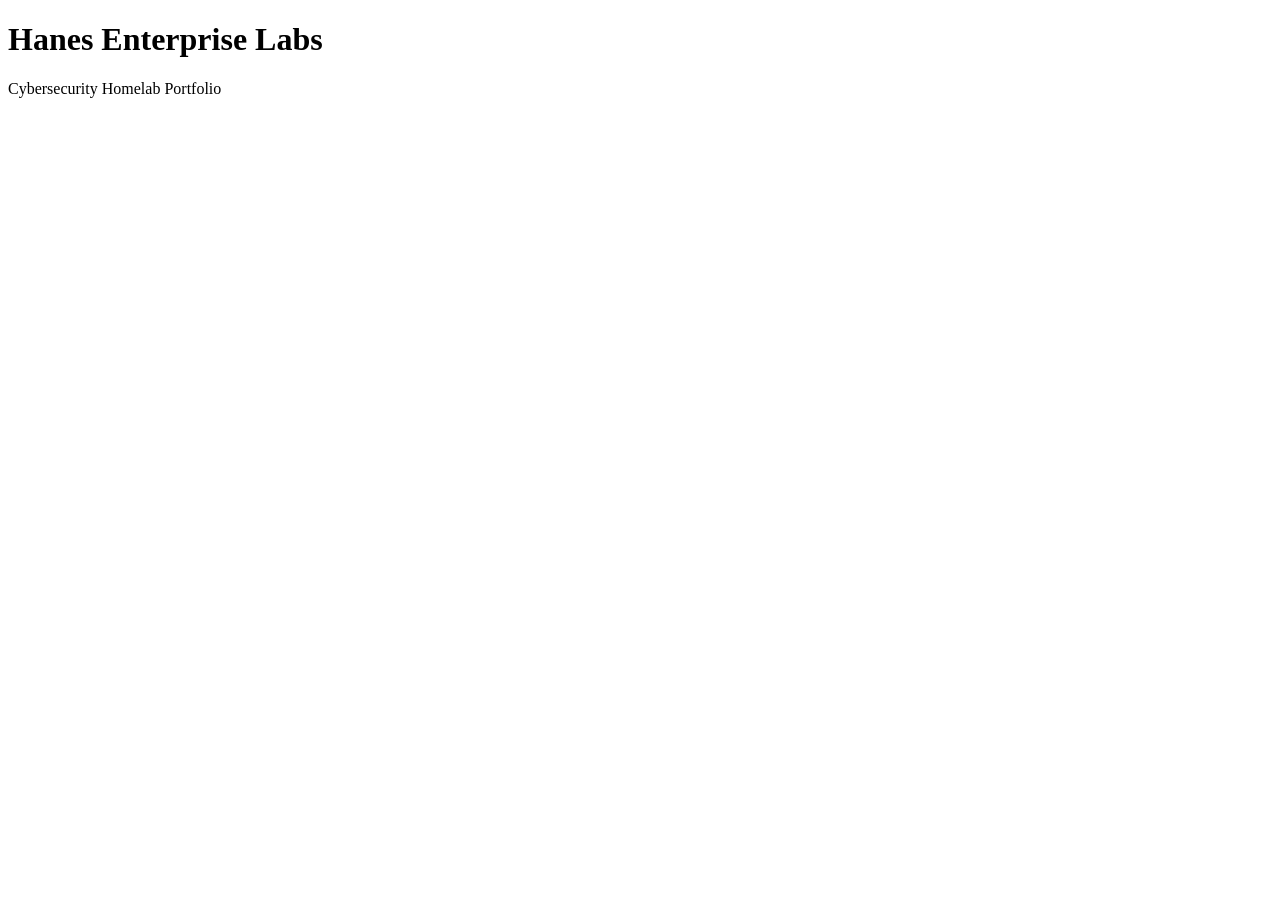
==== index.html @ ccd15185 "Create initial portfolio homepage" ====
<!DOCTYPE html>
<html lang="en">
<head>
    <meta charset="UTF-8">
    <meta name="viewport" content="width=device-width, initial-scale=1.0">
    <title>Hanes Enterprise Labs | Cybersecurity Portfolio</title>
</head>
<body>
    <h1>Hanes Enterprise Labs</h1>
    <p>Cybersecurity Homelab Portfolio</p>
</body>
</html>
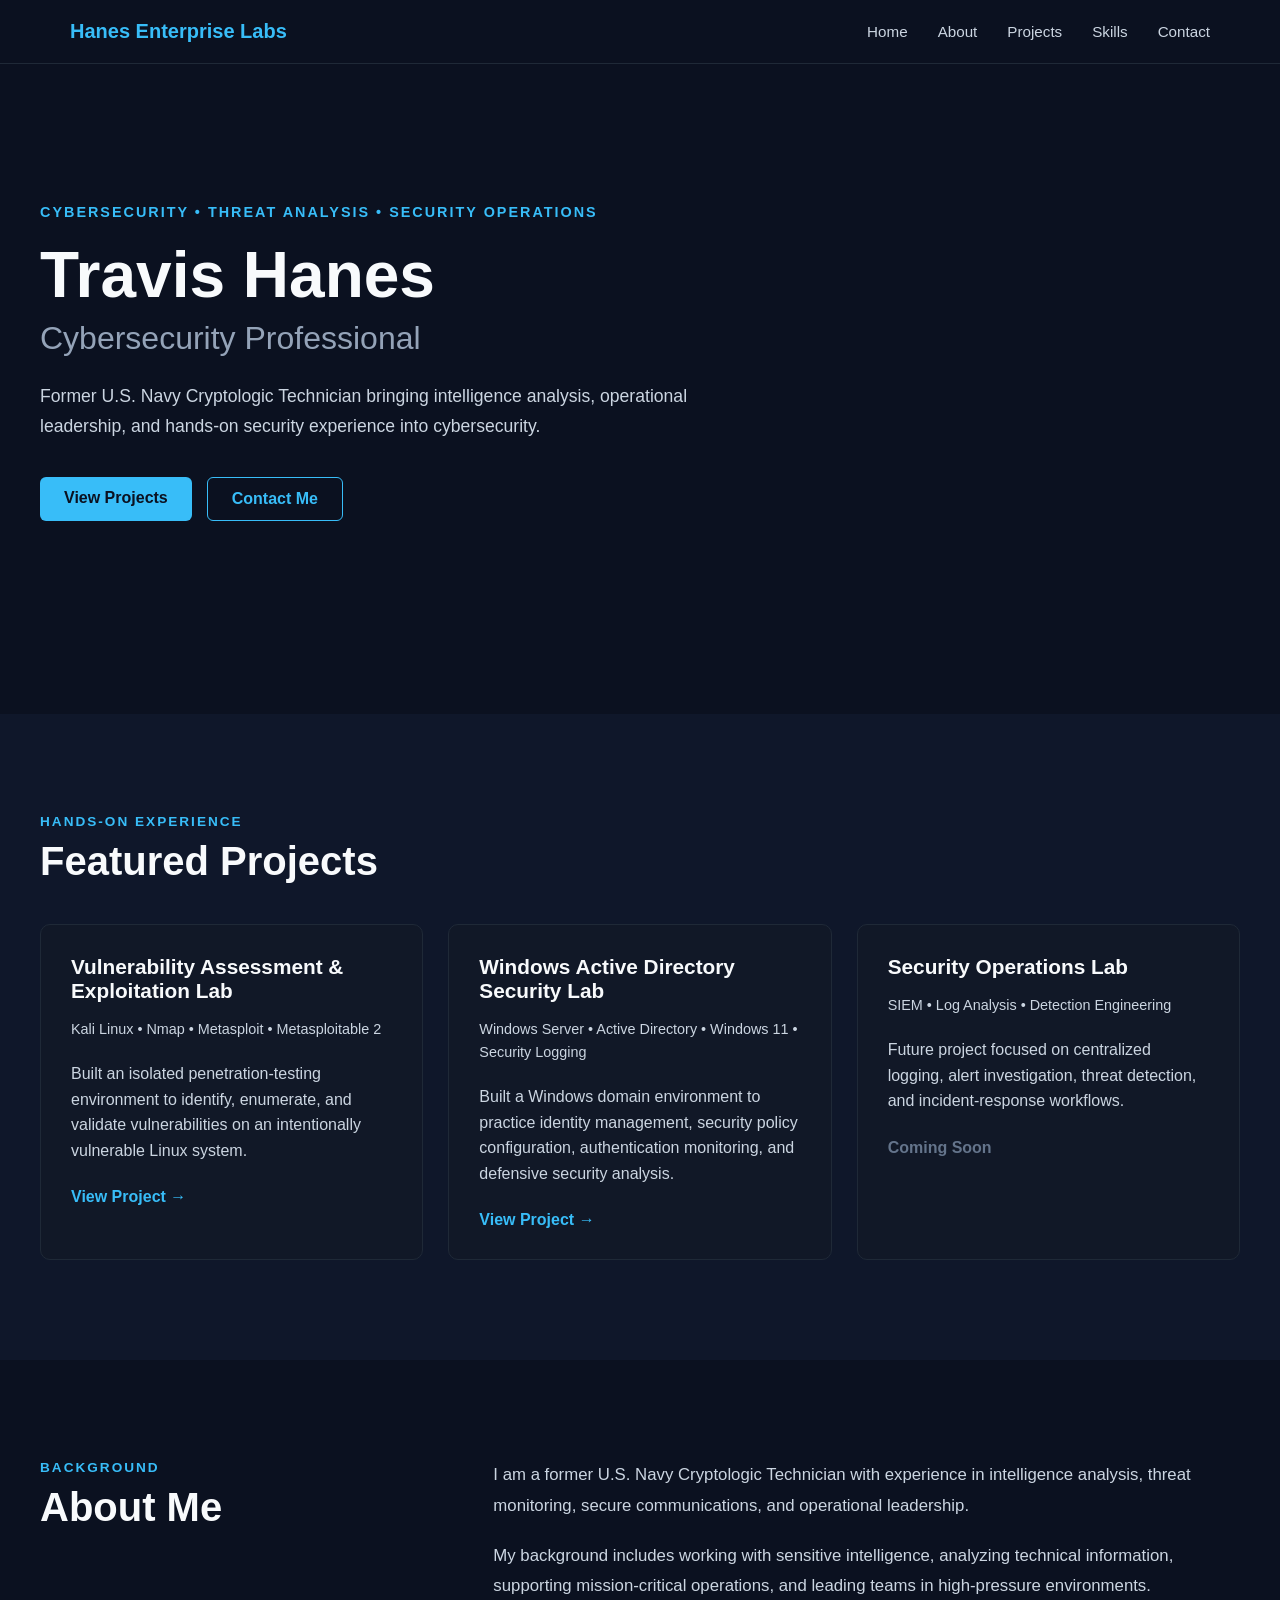
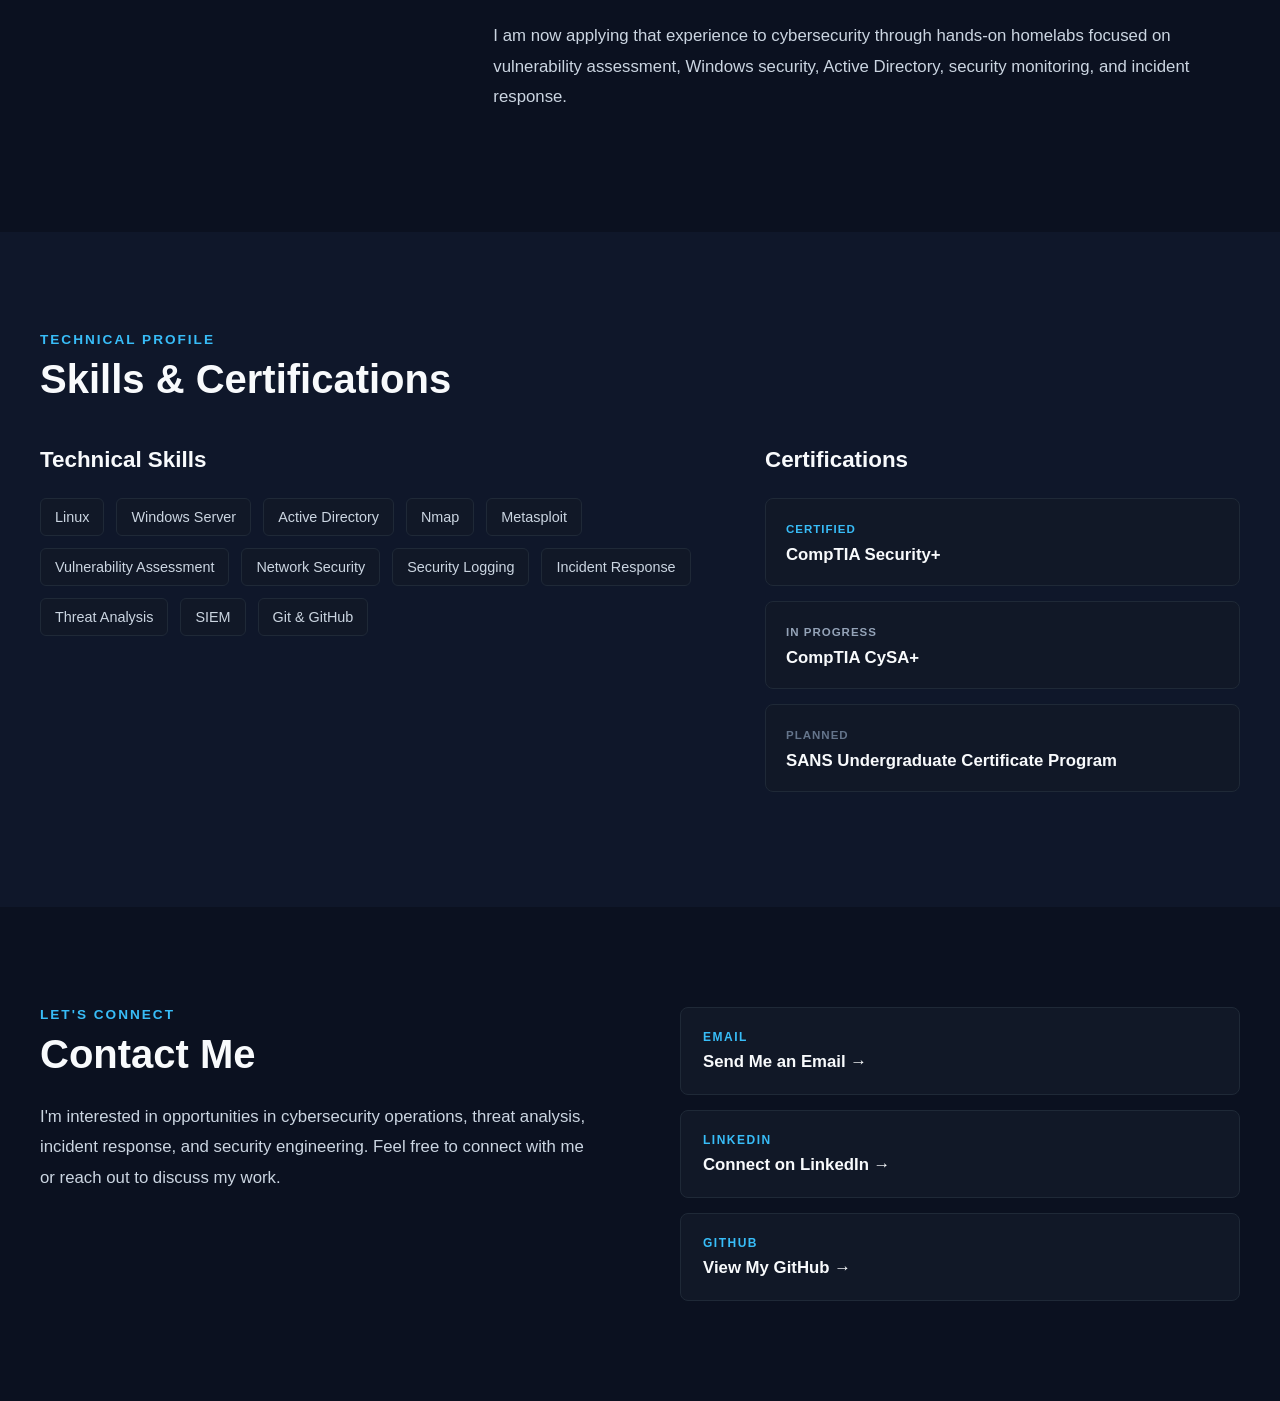
==== commit 3c1218e8: "Build responsive cybersecurity portfolio homepage" ====
--- a/index.html
+++ b/index.html
@@ -4,9 +4,215 @@
     <meta charset="UTF-8">
     <meta name="viewport" content="width=device-width, initial-scale=1.0">
     <title>Hanes Enterprise Labs | Cybersecurity Portfolio</title>
+<link rel="stylesheet" href="css/style.css">
 </head>
 <body>
-    <h1>Hanes Enterprise Labs</h1>
-    <p>Cybersecurity Homelab Portfolio</p>
+<header class="site-header">
+    <nav class="navbar">
+        <div class="logo">Hanes Enterprise Labs</div>
+
+        <ul class="nav-links">
+            <li><a href="#home">Home</a></li>
+            <li><a href="#about">About</a></li>
+            <li><a href="#projects">Projects</a></li>
+            <li><a href="#skills">Skills</a></li>
+            <li><a href="#contact">Contact</a></li>
+        </ul>
+    </nav>
+</header>
+
+<main id="home">
+    <section class="hero">
+        <div class="hero-content">
+            <p class="hero-tag">CYBERSECURITY • THREAT ANALYSIS • SECURITY OPERATIONS</p>
+
+            <h1>Travis Hanes</h1>
+
+            <h2>Cybersecurity Professional</h2>
+
+            <p class="hero-description">
+                Former U.S. Navy Cryptologic Technician bringing intelligence analysis,
+                operational leadership, and hands-on security experience into cybersecurity.
+            </p>
+
+            <div class="hero-buttons">
+                <a href="#projects" class="btn primary-btn">View Projects</a>
+                <a href="#contact" class="btn secondary-btn">Contact Me</a>
+            </div>
+        </div>
+    </section>
+    <section id="projects" class="projects-section">
+    <div class="section-container">
+
+        <p class="section-label">HANDS-ON EXPERIENCE</p>
+        <h2>Featured Projects</h2>
+
+        <div class="projects-grid">
+
+            <article class="project-card">
+                <h3>Vulnerability Assessment & Exploitation Lab</h3>
+
+                <p class="project-tools">
+                    Kali Linux • Nmap • Metasploit • Metasploitable 2
+                </p>
+
+                <p>
+                    Built an isolated penetration-testing environment to identify,
+                    enumerate, and validate vulnerabilities on an intentionally
+                    vulnerable Linux system.
+                </p>
+
+                <a href="#" class="project-link">View Project →</a>
+            </article>
+
+            <article class="project-card">
+                <h3>Windows Active Directory Security Lab</h3>
+
+                <p class="project-tools">
+                    Windows Server • Active Directory • Windows 11 • Security Logging
+                </p>
+
+                <p>
+                    Built a Windows domain environment to practice identity management,
+                    security policy configuration, authentication monitoring, and
+                    defensive security analysis.
+                </p>
+
+                <a href="#" class="project-link">View Project →</a>
+            </article>
+
+            <article class="project-card upcoming">
+                <h3>Security Operations Lab</h3>
+
+                <p class="project-tools">
+                    SIEM • Log Analysis • Detection Engineering
+                </p>
+
+                <p>
+                    Future project focused on centralized logging, alert investigation,
+                    threat detection, and incident-response workflows.
+                </p>
+
+                <span class="coming-soon">Coming Soon</span>
+            </article>
+
+        </div>
+    </div>
+</section>
+<section id="about" class="about-section">
+    <div class="section-container about-grid">
+
+        <div>
+            <p class="section-label">BACKGROUND</p>
+            <h2>About Me</h2>
+        </div>
+
+        <div class="about-content">
+            <p>
+                I am a former U.S. Navy Cryptologic Technician with experience in
+                intelligence analysis, threat monitoring, secure communications, and
+                operational leadership.
+            </p>
+
+            <p>
+                My background includes working with sensitive intelligence, analyzing
+                technical information, supporting mission-critical operations, and
+                leading teams in high-pressure environments.
+            </p>
+
+            <p>
+                I am now applying that experience to cybersecurity through hands-on
+                homelabs focused on vulnerability assessment, Windows security,
+                Active Directory, security monitoring, and incident response.
+            </p>
+        </div>
+
+    </div>
+</section>
+<section id="skills" class="skills-section">
+    <div class="section-container">
+
+        <p class="section-label">TECHNICAL PROFILE</p>
+        <h2>Skills & Certifications</h2>
+
+        <div class="skills-grid">
+
+            <div class="skills-block">
+                <h3>Technical Skills</h3>
+
+                <div class="skill-tags">
+                    <span>Linux</span>
+                    <span>Windows Server</span>
+                    <span>Active Directory</span>
+                    <span>Nmap</span>
+                    <span>Metasploit</span>
+                    <span>Vulnerability Assessment</span>
+                    <span>Network Security</span>
+                    <span>Security Logging</span>
+                    <span>Incident Response</span>
+                    <span>Threat Analysis</span>
+                    <span>SIEM</span>
+                    <span>Git & GitHub</span>
+                </div>
+            </div>
+
+            <div class="certifications-block">
+                <h3>Certifications</h3>
+
+                <div class="cert-card">
+                    <span class="cert-status complete">CERTIFIED</span>
+                    <h4>CompTIA Security+</h4>
+                </div>
+
+                <div class="cert-card">
+                    <span class="cert-status progress">IN PROGRESS</span>
+                    <h4>CompTIA CySA+</h4>
+                </div>
+
+                <div class="cert-card">
+    <span class="cert-status planned">PLANNED</span>
+    <h4>SANS Undergraduate Certificate Program</h4>
+</div>
+            </div>
+
+        </div>
+    </div>
+</section>
+<section id="contact" class="contact-section">
+    <div class="section-container contact-grid">
+
+        <div>
+            <p class="section-label">LET'S CONNECT</p>
+            <h2>Contact Me</h2>
+
+            <p class="contact-intro">
+                I'm interested in opportunities in cybersecurity operations,
+                threat analysis, incident response, and security engineering.
+                Feel free to connect with me or reach out to discuss my work.
+            </p>
+        </div>
+
+        <div class="contact-links">
+
+            <a href="mailto:hanestravis@gmail.com" class="contact-card">
+                <span class="contact-type">EMAIL</span>
+                <span class="contact-name">Send Me an Email →</span>
+            </a>
+
+            <a href="www.linkedin.com/in/travis-hanes-13237a1a2" target="_blank" class="contact-card">
+                <span class="contact-type">LINKEDIN</span>
+                <span class="contact-name">Connect on LinkedIn →</span>
+            </a>
+
+            <a href="hanesEnterpriseLabs.github.io" target="_blank" class="contact-card">
+                <span class="contact-type">GITHUB</span>
+                <span class="contact-name">View My GitHub →</span>
+            </a>
+
+        </div>
+    </div>
+</section>
+</main>
+</main>
 </body>
 </html>
--- a/css/style.css
+++ b/css/style.css
@@ -0,0 +1,461 @@
+/* Hanes Enterprise Labs - Main Stylesheet */
+
+* {
+    margin: 0;
+    padding: 0;
+    box-sizing: border-box;
+}
+
+body {
+    background-color: #0b1120;
+    color: #e5e7eb;
+    font-family: Arial, Helvetica, sans-serif;
+}.site-header {
+    border-bottom: 1px solid #1f2937;
+}
+
+.navbar {
+    max-width: 1200px;
+    margin: 0 auto;
+    padding: 20px 30px;
+
+    display: flex;
+    justify-content: space-between;
+    align-items: center;
+}
+
+.logo {
+    font-size: 1.25rem;
+    font-weight: 700;
+    color: #38bdf8;
+}
+
+.nav-links {
+    list-style: none;
+    display: flex;
+    gap: 30px;
+}
+
+.nav-links a {
+    color: #cbd5e1;
+    text-decoration: none;
+    font-size: 0.95rem;
+}
+
+.nav-links a:hover {
+    color: #38bdf8;
+}.hero {
+    min-height: 650px;
+    display: flex;
+    align-items: flex-start;
+    padding: 140px 30px 80px;
+}
+
+.hero-content {
+    max-width: 1200px;
+    width: 100%;
+    margin: 0 auto;
+}
+
+.hero-tag {
+    color: #38bdf8;
+    font-size: 0.9rem;
+    font-weight: 700;
+    letter-spacing: 2px;
+    margin-bottom: 20px;
+}
+
+.hero h1 {
+    font-size: 4rem;
+    line-height: 1.1;
+    margin-bottom: 10px;
+    color: #f8fafc;
+}
+
+.hero h2 {
+    font-size: 2rem;
+    font-weight: 500;
+    color: #94a3b8;
+    margin-bottom: 25px;
+}
+
+.hero-description {
+    max-width: 700px;
+    font-size: 1.1rem;
+    line-height: 1.7;
+    color: #cbd5e1;
+    margin-bottom: 35px;
+}
+
+.hero-buttons {
+    display: flex;
+    gap: 15px;
+}
+
+.btn {
+    display: inline-block;
+    padding: 12px 24px;
+    border-radius: 6px;
+    text-decoration: none;
+    font-weight: 600;
+    transition: 0.2s ease;
+}
+
+.primary-btn {
+    background-color: #38bdf8;
+    color: #0b1120;
+}
+
+.primary-btn:hover {
+    background-color: #7dd3fc;
+}
+
+.secondary-btn {
+    border: 1px solid #38bdf8;
+    color: #38bdf8;
+}
+
+.secondary-btn:hover {
+    background-color: #38bdf8;
+    color: #0b1120;
+}.projects-section {
+    padding: 100px 30px;
+    background-color: #0f172a;
+}
+
+.section-container {
+    max-width: 1200px;
+    margin: 0 auto;
+}
+
+.section-label {
+    color: #38bdf8;
+    font-size: 0.85rem;
+    font-weight: 700;
+    letter-spacing: 2px;
+    margin-bottom: 10px;
+}
+
+.projects-section h2 {
+    font-size: 2.5rem;
+    color: #f8fafc;
+    margin-bottom: 40px;
+}
+
+.projects-grid {
+    display: grid;
+    grid-template-columns: repeat(3, 1fr);
+    gap: 25px;
+}
+
+.project-card {
+    background-color: #111827;
+    border: 1px solid #1f2937;
+    border-radius: 10px;
+    padding: 30px;
+    transition: 0.2s ease;
+}
+
+.project-card:hover {
+    transform: translateY(-5px);
+    border-color: #38bdf8;
+}
+
+.project-card h3 {
+    color: #f8fafc;
+    font-size: 1.3rem;
+    margin-bottom: 15px;
+}
+
+.project-tools {
+    color: #38bdf8;
+    font-size: 0.9rem;
+    margin-bottom: 20px;
+}
+
+.project-card p {
+    color: #cbd5e1;
+    line-height: 1.6;
+}
+
+.project-link {
+    display: inline-block;
+    margin-top: 25px;
+    color: #38bdf8;
+    text-decoration: none;
+    font-weight: 600;
+}
+
+.project-link:hover {
+    color: #7dd3fc;
+}
+
+.coming-soon {
+    display: inline-block;
+    margin-top: 25px;
+    color: #64748b;
+    font-weight: 600;
+}
+.about-section {
+    padding: 100px 30px;
+    background-color: #0b1120;
+}
+
+.about-grid {
+    display: grid;
+    grid-template-columns: 1fr 2fr;
+    gap: 80px;
+}
+
+.about-section h2 {
+    font-size: 2.5rem;
+    color: #f8fafc;
+}
+
+.about-content {
+    max-width: 750px;
+}
+
+.about-content p {
+    color: #cbd5e1;
+    font-size: 1.05rem;
+    line-height: 1.8;
+    margin-bottom: 20px;
+}
+.skills-section {
+    padding: 100px 30px;
+    background-color: #0f172a;
+}
+
+.skills-section h2 {
+    font-size: 2.5rem;
+    color: #f8fafc;
+    margin-bottom: 45px;
+}
+
+.skills-grid {
+    display: grid;
+    grid-template-columns: 1.4fr 1fr;
+    gap: 60px;
+}
+
+.skills-block h3,
+.certifications-block h3 {
+    color: #f8fafc;
+    font-size: 1.4rem;
+    margin-bottom: 25px;
+}
+
+.skill-tags {
+    display: flex;
+    flex-wrap: wrap;
+    gap: 12px;
+}
+
+.skill-tags span {
+    background-color: #111827;
+    border: 1px solid #1f2937;
+    color: #cbd5e1;
+    padding: 10px 14px;
+    border-radius: 6px;
+    font-size: 0.9rem;
+}
+
+.skill-tags span:hover {
+    border-color: #38bdf8;
+    color: #38bdf8;
+}
+
+.cert-card {
+    background-color: #111827;
+    border: 1px solid #1f2937;
+    border-radius: 8px;
+    padding: 20px;
+    margin-bottom: 15px;
+}
+
+.cert-card h4 {
+    color: #f8fafc;
+    margin-top: 8px;
+    font-size: 1.05rem;
+}
+
+.cert-status {
+    font-size: 0.72rem;
+    font-weight: 700;
+    letter-spacing: 1px;
+}
+
+.cert-status.complete {
+    color: #38bdf8;
+}
+
+.cert-status.progress {
+    color: #94a3b8;
+}
+
+.cert-status.planned {
+    color: #64748b;
+}
+.contact-section {
+    padding: 100px 30px;
+    background-color: #0b1120;
+}
+
+.contact-grid {
+    display: grid;
+    grid-template-columns: 1fr 1fr;
+    gap: 80px;
+    align-items: start;
+}
+
+.contact-section h2 {
+    font-size: 2.5rem;
+    color: #f8fafc;
+    margin-bottom: 25px;
+}
+
+.contact-intro {
+    color: #cbd5e1;
+    font-size: 1.05rem;
+    line-height: 1.8;
+    max-width: 550px;
+}
+
+.contact-links {
+    display: flex;
+    flex-direction: column;
+    gap: 15px;
+}
+
+.contact-card {
+    display: flex;
+    flex-direction: column;
+    gap: 8px;
+    background-color: #111827;
+    border: 1px solid #1f2937;
+    border-radius: 8px;
+    padding: 22px;
+    text-decoration: none;
+    transition: 0.2s ease;
+}
+
+.contact-card:hover {
+    border-color: #38bdf8;
+    transform: translateY(-3px);
+}
+
+.contact-type {
+    color: #38bdf8;
+    font-size: 0.75rem;
+    font-weight: 700;
+    letter-spacing: 1.5px;
+}
+
+.contact-name {
+    color: #f8fafc;
+    font-size: 1.05rem;
+    font-weight: 600;
+}
+/* Responsive Design */
+
+@media (max-width: 900px) {
+
+    .navbar {
+        flex-direction: column;
+        gap: 20px;
+    }
+
+    .nav-links {
+        flex-wrap: wrap;
+        justify-content: center;
+        gap: 18px;
+    }
+
+    .hero {
+        min-height: auto;
+        padding: 100px 25px;
+    }
+
+    .hero h1 {
+        font-size: 3rem;
+    }
+
+    .hero h2 {
+        font-size: 1.6rem;
+    }
+
+    .projects-grid {
+        grid-template-columns: 1fr;
+    }
+
+    .about-grid {
+        grid-template-columns: 1fr;
+        gap: 35px;
+    }
+
+    .skills-grid {
+        grid-template-columns: 1fr;
+        gap: 45px;
+    }
+
+    .contact-grid {
+        grid-template-columns: 1fr;
+        gap: 45px;
+    }
+}
+
+@media (max-width: 600px) {
+
+    .navbar {
+        padding: 18px 20px;
+    }
+
+    .logo {
+        text-align: center;
+    }
+
+    .nav-links {
+        font-size: 0.9rem;
+    }
+
+    .hero {
+        padding: 80px 20px;
+    }
+
+    .hero-tag {
+        font-size: 0.75rem;
+        line-height: 1.6;
+    }
+
+    .hero h1 {
+        font-size: 2.5rem;
+    }
+
+    .hero h2 {
+        font-size: 1.4rem;
+    }
+
+    .hero-description {
+        font-size: 1rem;
+    }
+
+    .hero-buttons {
+        flex-direction: column;
+        align-items: flex-start;
+    }
+
+    .projects-section,
+    .about-section,
+    .skills-section,
+    .contact-section {
+        padding: 70px 20px;
+    }
+
+    .projects-section h2,
+    .about-section h2,
+    .skills-section h2,
+    .contact-section h2 {
+        font-size: 2rem;
+    }
+}
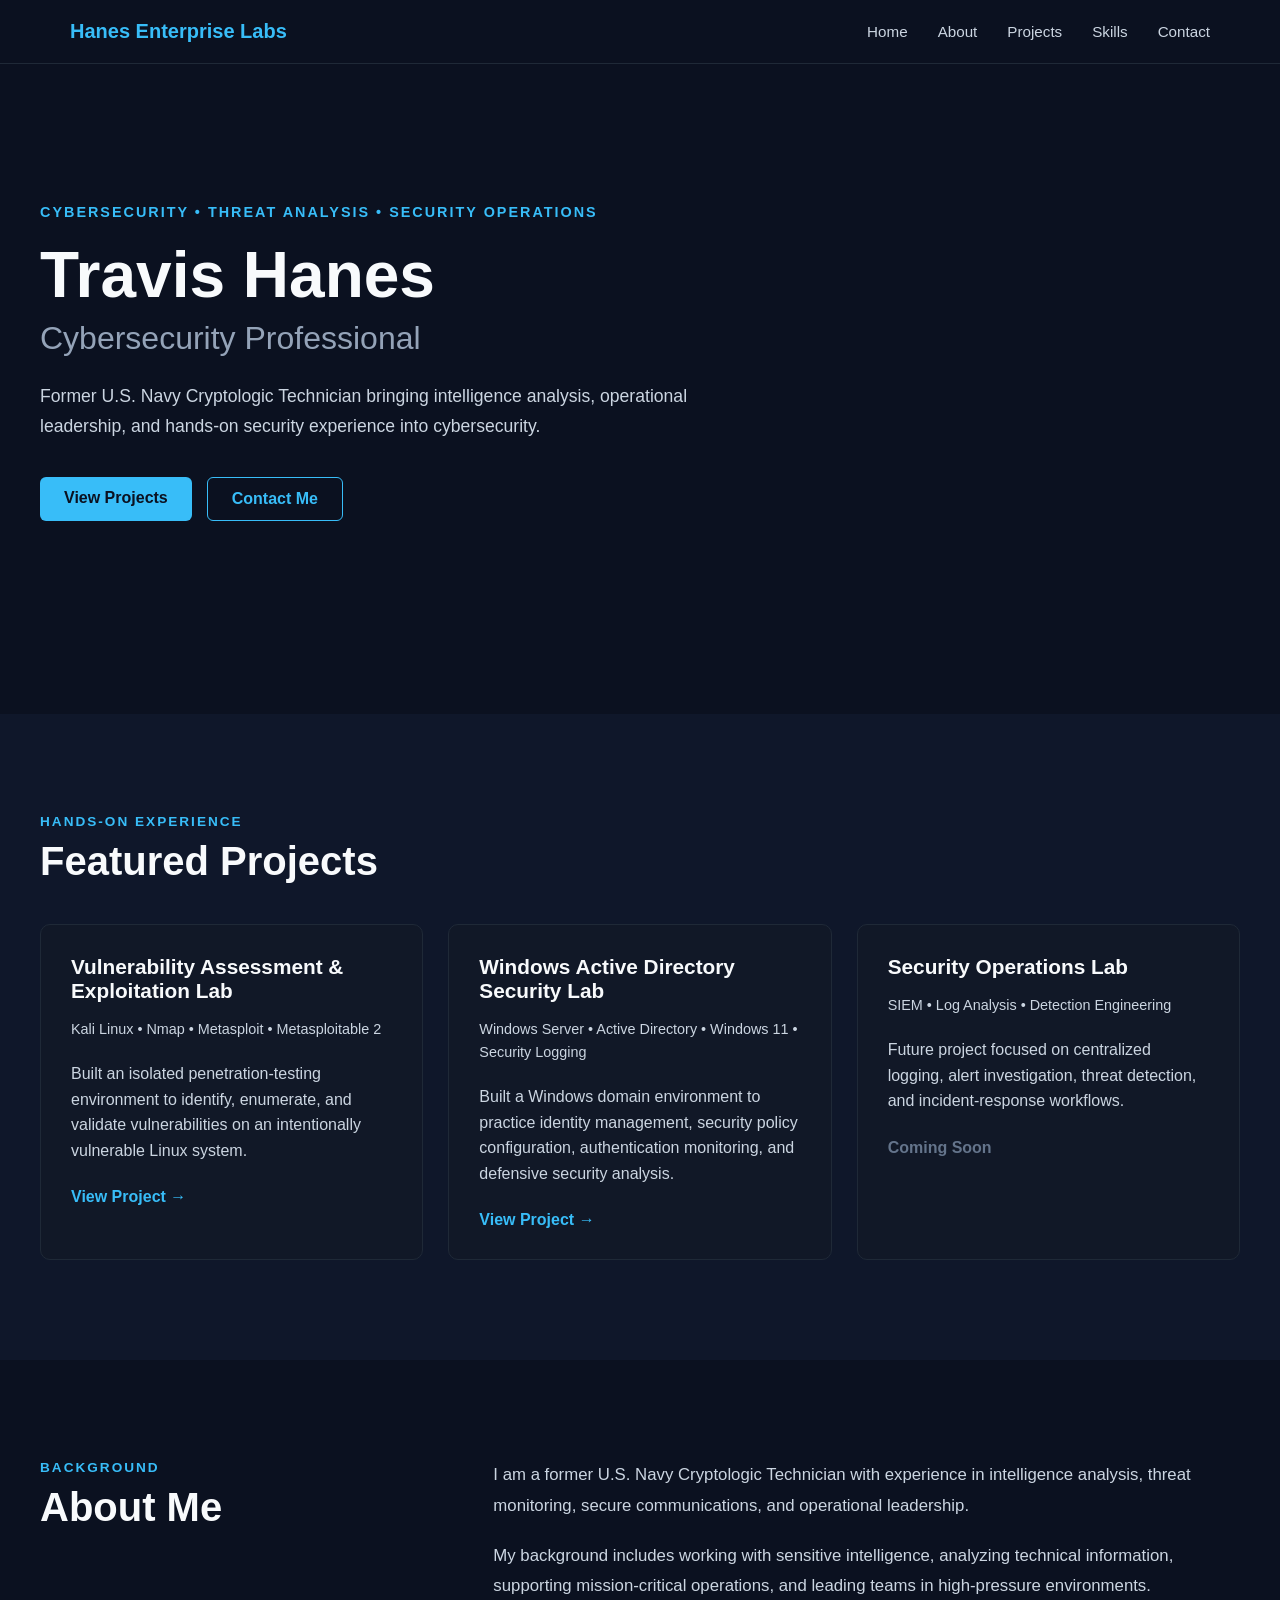
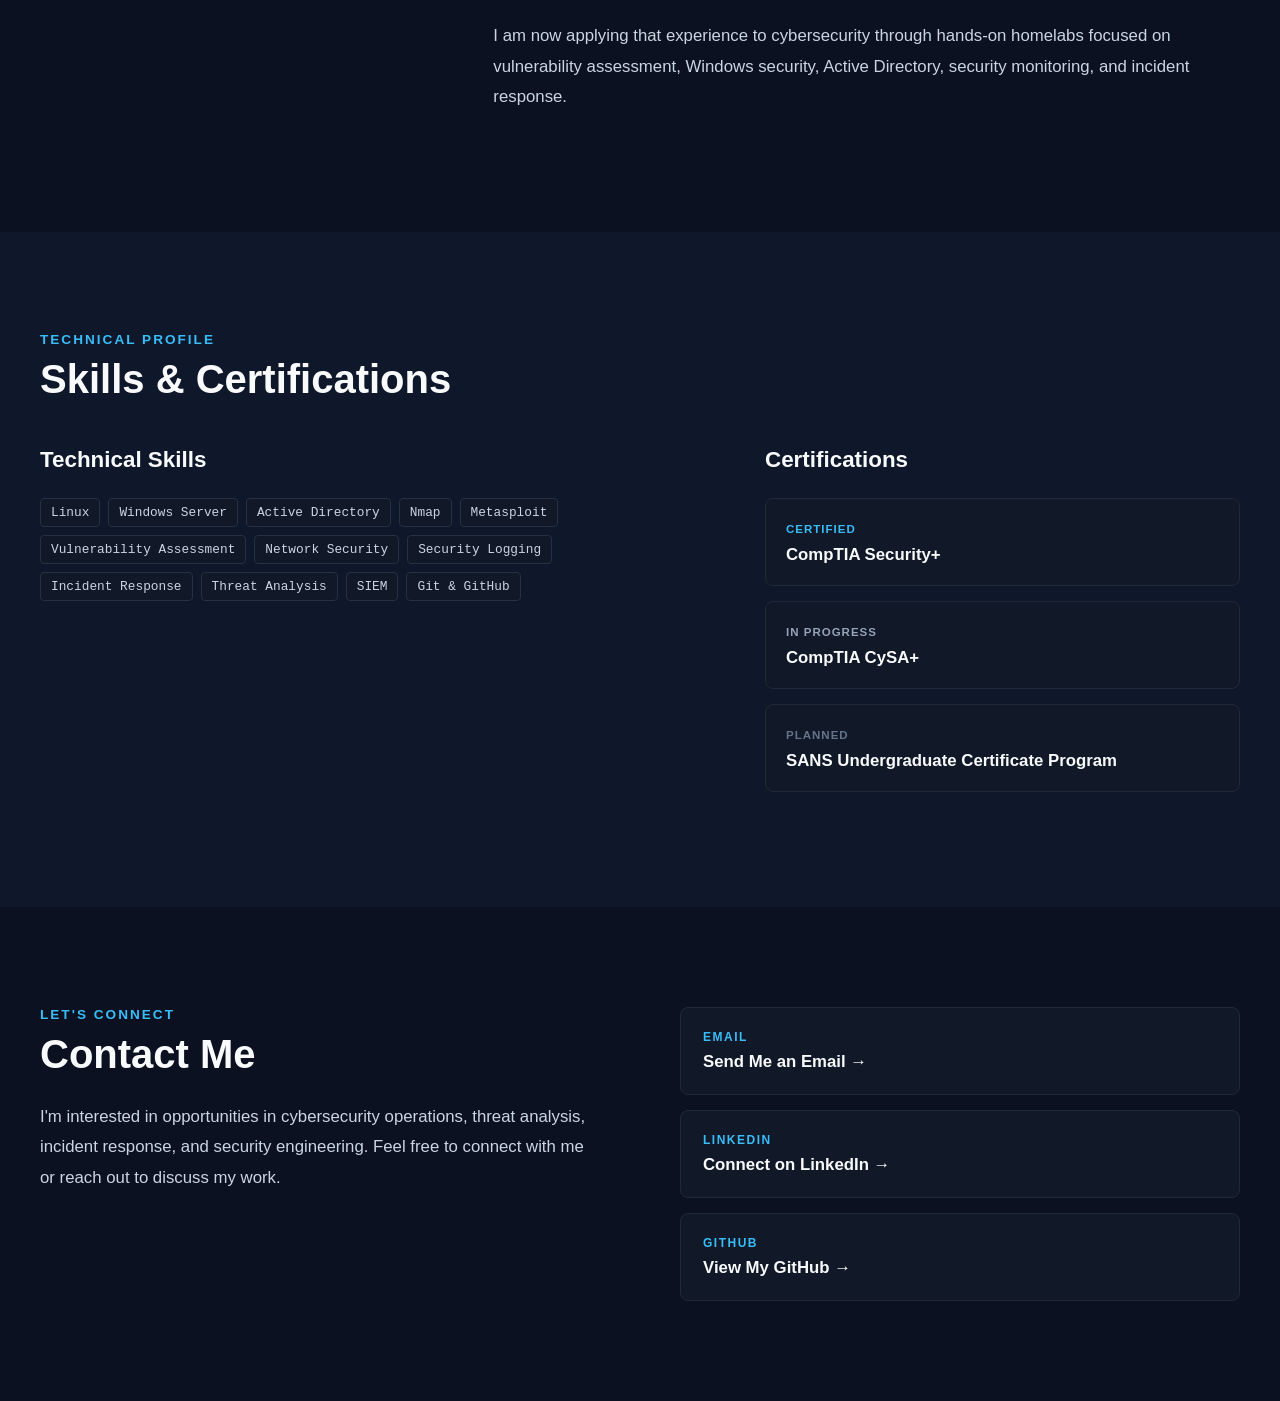
==== commit 90e74be8: "Complete Active Direcory security lab portfolio project" ====
--- a/index.html
+++ b/index.html
@@ -62,7 +62,7 @@
                     vulnerable Linux system.
                 </p>
 
-                <a href="#" class="project-link">View Project →</a>
+                <a href="Projects/vulnerability-lab.html" class="project-link">View Project →</a>
             </article>
 
             <article class="project-card">
@@ -77,8 +77,7 @@
                     security policy configuration, authentication monitoring, and
                     defensive security analysis.
                 </p>
-
-                <a href="#" class="project-link">View Project →</a>
+                <a href="Projects/active-directory-lab.html" class="project-link">View Project →</a>
             </article>
 
             <article class="project-card upcoming">
@@ -199,12 +198,12 @@
                 <span class="contact-name">Send Me an Email →</span>
             </a>
 
-            <a href="www.linkedin.com/in/travis-hanes-13237a1a2" target="_blank" class="contact-card">
+            <a href="https://www.linkedin.com/in/travis-hanes-13237a1a2" target="_blank" class="contact-card">
                 <span class="contact-type">LINKEDIN</span>
                 <span class="contact-name">Connect on LinkedIn →</span>
             </a>
 
-            <a href="hanesEnterpriseLabs.github.io" target="_blank" class="contact-card">
+            <a href="https://hanesenterpriselabs.github.io/" target="_blank" class="contact-card">
                 <span class="contact-type">GITHUB</span>
                 <span class="contact-name">View My GitHub →</span>
             </a>
--- a/css/style.css
+++ b/css/style.css
@@ -403,6 +403,18 @@
         grid-template-columns: 1fr;
         gap: 45px;
     }
+    .project-content {
+    grid-template-columns: 1fr;
+    gap: 35px;
+}
+
+.environment-grid {
+    grid-template-columns: 1fr;
+}
+
+.project-hero h1 {
+    font-size: 2.7rem;
+}
 }
 
 @media (max-width: 600px) {
@@ -458,4 +470,520 @@
     .contact-section h2 {
         font-size: 2rem;
     }
+    .project-hero {
+    padding: 80px 20px 60px;
+}
+
+.project-hero h1 {
+    font-size: 2.2rem;
+}
+
+.project-detail-section {
+    padding: 70px 20px;
+}
+}
+/* Project Detail Pages */
+
+.project-hero {
+    padding: 110px 30px 90px;
+    background-color: #0b1120;
+    border-bottom: 1px solid #1f2937;
+}
+
+.project-hero h1 {
+    max-width: 900px;
+    font-size: 3.5rem;
+    line-height: 1.1;
+    color: #f8fafc;
+    margin: 20px 0;
+}
+
+.project-hero-description {
+    max-width: 750px;
+    color: #cbd5e1;
+    font-size: 1.1rem;
+    line-height: 1.7;
+    margin-bottom: 30px;
+}
+
+.back-link {
+    display: inline-block;
+    color: #94a3b8;
+    text-decoration: none;
+    margin-bottom: 35px;
+}
+
+.back-link:hover {
+    color: #38bdf8;
+}
+
+.project-tech {
+    display: flex;
+    flex-wrap: wrap;
+    gap: 10px;
+}
+
+.project-tech span {
+    background-color: #111827;
+    border: 1px solid #1f2937;
+    color: #38bdf8;
+    padding: 8px 12px;
+    border-radius: 6px;
+    font-size: 0.85rem;
+}
+
+.project-detail-section {
+    padding: 90px 30px;
+    background-color: #0b1120;
+}
+
+.alternate-section {
+    background-color: #0f172a;
+}
+
+.project-content {
+    display: grid;
+    grid-template-columns: 1fr 2fr;
+    gap: 80px;
+}
+
+.project-section-heading h2 {
+    color: #f8fafc;
+    font-size: 2rem;
+    margin-top: 8px;
+}
+
+.project-text {
+    max-width: 800px;
+}
+
+.project-text p {
+    color: #cbd5e1;
+    font-size: 1.05rem;
+    line-height: 1.8;
+    margin-bottom: 20px;
+}
+
+.environment-grid {
+    display: grid;
+    grid-template-columns: repeat(3, 1fr);
+    gap: 20px;
+}
+
+.environment-card {
+    background-color: #111827;
+    border: 1px solid #1f2937;
+    border-radius: 8px;
+    padding: 24px;
+}
+
+.environment-card span {
+    color: #38bdf8;
+    font-size: 0.75rem;
+    font-weight: 700;
+    letter-spacing: 1px;
+}
+
+.environment-card h3 {
+    color: #f8fafc;
+    margin: 8px 0 12px;
+}
+
+.environment-card p {
+    font-size: 0.95rem;
+    margin-bottom: 0;
+}
+
+.methodology-list {
+    display: flex;
+    flex-direction: column;
+}
+
+.methodology-item {
+    display: grid;
+    grid-template-columns: 60px 1fr;
+    gap: 20px;
+    padding: 25px 0;
+    border-bottom: 1px solid #1f2937;
+}
+
+.method-number {
+    color: #38bdf8;
+    font-size: 1.2rem;
+    font-weight: 700;
+}
+
+.methodology-item h3 {
+    color: #f8fafc;
+    margin-bottom: 8px;
+}
+
+.methodology-item p {
+    margin-bottom: 0;
+}
+
+.evidence-placeholder {
+    margin-top: 30px;
+    min-height: 220px;
+    border: 1px dashed #334155;
+    border-radius: 8px;
+    display: flex;
+    align-items: center;
+    justify-content: center;
+    color: #64748b;
+    text-align: center;
+    padding: 30px;
+}
+.evidence-item {
+    display: flex;
+    flex-direction: column;
+    gap: 30px;
+}
+
+.evidence-text h3 {
+    color: #f8fafc;
+    font-size: 1.5rem;
+    margin-bottom: 15px;
+}
+
+.command-label {
+    color: #38bdf8;
+    font-size: 0.75rem;
+    font-weight: 700;
+    letter-spacing: 1px;
+    margin-top: 25px;
+    margin-bottom: 8px;
+}
+
+.command-block {
+    background-color: #020617;
+    border: 1px solid #1f2937;
+    border-radius: 8px;
+    padding: 18px;
+    overflow-x: auto;
+}
+
+.command-block code {
+    color: #e2e8f0;
+    font-family: Consolas, monospace;
+    font-size: 0.95rem;
+}
+
+.evidence-image img {
+    width: 100%;
+    border: 1px solid #1f2937;
+    border-radius: 8px;
+    display: block;
+}
+.evidence-item + .evidence-item {
+    margin-top: 70px;
+    padding-top: 70px;
+    border-top: 1px solid #1f2937;
+}
+.finding-card {
+    background: #111827;
+    border: 1px solid #243044;
+    border-radius: 8px;
+    padding: 32px;
+}
+
+.finding-header {
+    display: flex;
+    justify-content: space-between;
+    align-items: flex-start;
+    gap: 20px;
+    margin-bottom: 24px;
+}
+
+.finding-header h3 {
+    font-size: 1.6rem;
+    margin-top: 6px;
+}
+
+.severity {
+    padding: 7px 12px;
+    border-radius: 4px;
+    font-size: 0.75rem;
+    font-weight: 700;
+    letter-spacing: 1px;
+}
+
+.severity.critical {
+    border: 1px solid #ef4444;
+    color: #ef4444;
+}
+
+.finding-details {
+    display: grid;
+    grid-template-columns: repeat(3, 1fr);
+    gap: 20px;
+    margin-top: 28px;
+}
+
+.finding-details > div {
+    background: #0b1120;
+    border: 1px solid #243044;
+    border-radius: 6px;
+    padding: 20px;
+}
+
+.finding-details h4 {
+    color: #38bdf8;
+    margin-bottom: 12px;
+}
+
+@media (max-width: 800px) {
+    .finding-details {
+        grid-template-columns: 1fr;
+    }
+
+    .finding-header {
+        flex-direction: column;
+    }
+}
+.finding-card + .finding-card {
+    margin-top: 28px;
+}
+
+.severity.high {
+    border: 1px solid #f59e0b;
+    color: #f59e0b;
+}
+.finding-evidence-images {
+    display: grid;
+    grid-template-columns: 1fr 1fr;
+    gap: 20px;
+    margin-top: 28px;
+}
+
+.finding-evidence-images img {
+    width: 100%;
+    display: block;
+    border: 1px solid #243044;
+    border-radius: 6px;
+}
+
+@media (max-width: 800px) {
+    .finding-evidence-images {
+        grid-template-columns: 1fr;
+    }
+}
+.scope-section {
+    padding: 50px 30px 80px;
+    background-color: #0b1120;
+}
+
+.scope-notice {
+    border-left: 3px solid #38bdf8;
+    background-color: #111827;
+    padding: 24px 28px;
+    max-width: 900px;
+}
+
+.scope-notice p:last-child {
+    color: #94a3b8;
+    line-height: 1.7;
+    margin-bottom: 0;
+}
+.troubleshooting-item {
+    margin-top: 45px;
+    padding-top: 40px;
+    border-top: 1px solid #243044;
+}
+
+.troubleshooting-item h3 {
+    font-size: 1.6rem;
+    margin-bottom: 20px;
+}
+
+.troubleshooting-grid {
+    display: grid;
+    grid-template-columns: repeat(3, 1fr);
+    gap: 18px;
+    margin: 30px 0;
+}
+
+.troubleshooting-detail {
+    background: #0b1120;
+    border: 1px solid #243044;
+    border-radius: 6px;
+    padding: 20px;
+}
+
+.troubleshooting-detail h4 {
+    color: #38bdf8;
+    margin-bottom: 10px;
+}
+
+@media (max-width: 800px) {
+    .troubleshooting-grid {
+        grid-template-columns: 1fr;
+    }
+}
+.outcomes-grid {
+    display: grid;
+    grid-template-columns: repeat(2, 1fr);
+    gap: 20px;
+    margin-top: 35px;
+}
+
+.outcome-card {
+    background: #111827;
+    border: 1px solid #243044;
+    border-radius: 8px;
+    padding: 24px;
+}
+
+.outcome-card h3 {
+    margin: 8px 0 14px;
+    font-size: 1.25rem;
+}
+
+.outcome-card p {
+    line-height: 1.7;
+}
+
+@media (max-width: 800px) {
+    .outcomes-grid {
+        grid-template-columns: 1fr;
+    }
+}
+.skills-demonstrated-grid {
+    display: grid;
+    grid-template-columns: repeat(2, 1fr);
+    gap: 20px;
+    margin-top: 35px;
+}
+
+.skill-demonstrated-card {
+    background: #111827;
+    border: 1px solid #243044;
+    border-radius: 8px;
+    padding: 24px;
+}
+
+.skill-demonstrated-card h3 {
+    margin: 8px 0 12px;
+    font-size: 1.25rem;
+}
+
+.skill-demonstrated-card > p {
+    line-height: 1.7;
+}
+
+.skill-tags {
+    display: flex;
+    flex-wrap: wrap;
+    gap: 8px;
+    margin-top: 18px;
+}
+
+.skill-tags span {
+    display: inline-block;
+    padding: 6px 10px;
+    border: 1px solid #243044;
+    border-radius: 4px;
+    font-family: monospace;
+    font-size: 0.8rem;
+}
+
+@media (max-width: 800px) {
+    .skills-demonstrated-grid {
+        grid-template-columns: 1fr;
+    }
+}
+.lessons-grid {
+    display: grid;
+    grid-template-columns: repeat(2, 1fr);
+    gap: 20px;
+    margin-top: 35px;
+}
+
+.lesson-card {
+    background: #111827;
+    border: 1px solid #243044;
+    border-radius: 8px;
+    padding: 24px;
+}
+
+.lesson-card h3 {
+    margin: 8px 0 12px;
+    font-size: 1.25rem;
+}
+
+.lesson-card p {
+    line-height: 1.7;
+}
+
+.project-takeaway {
+    margin-top: 40px;
+    padding: 30px;
+    background: #080d1c;
+    border: 1px solid #243044;
+    border-radius: 8px;
+}
+
+.project-takeaway h3 {
+    margin: 8px 0 16px;
+    font-size: 1.4rem;
+}
+
+.project-takeaway p {
+    line-height: 1.7;
+}
+
+@media (max-width: 800px) {
+    .lessons-grid {
+        grid-template-columns: 1fr;
+    }
+}
+.project-footer-section {
+    padding: 80px 30px;
+    background-color: #080d1c;
+    border-top: 1px solid #243044;
+}
+
+.project-footer {
+    display: flex;
+    justify-content: space-between;
+    align-items: center;
+    gap: 50px;
+}
+
+.project-footer-text {
+    max-width: 650px;
+}
+
+.project-footer-text h2 {
+    color: #f8fafc;
+    font-size: 2rem;
+    margin: 8px 0 16px;
+}
+
+.project-footer-text p {
+    color: #cbd5e1;
+    line-height: 1.7;
+}
+
+.project-footer-actions {
+    display: flex;
+    gap: 15px;
+    flex-shrink: 0;
+}
+
+@media (max-width: 800px) {
+
+    .project-footer {
+        flex-direction: column;
+        align-items: flex-start;
+    }
+
+    .project-footer-actions {
+        flex-direction: column;
+        width: 100%;
+    }
+
+    .project-footer-actions .btn {
+        text-align: center;
+    }
 }
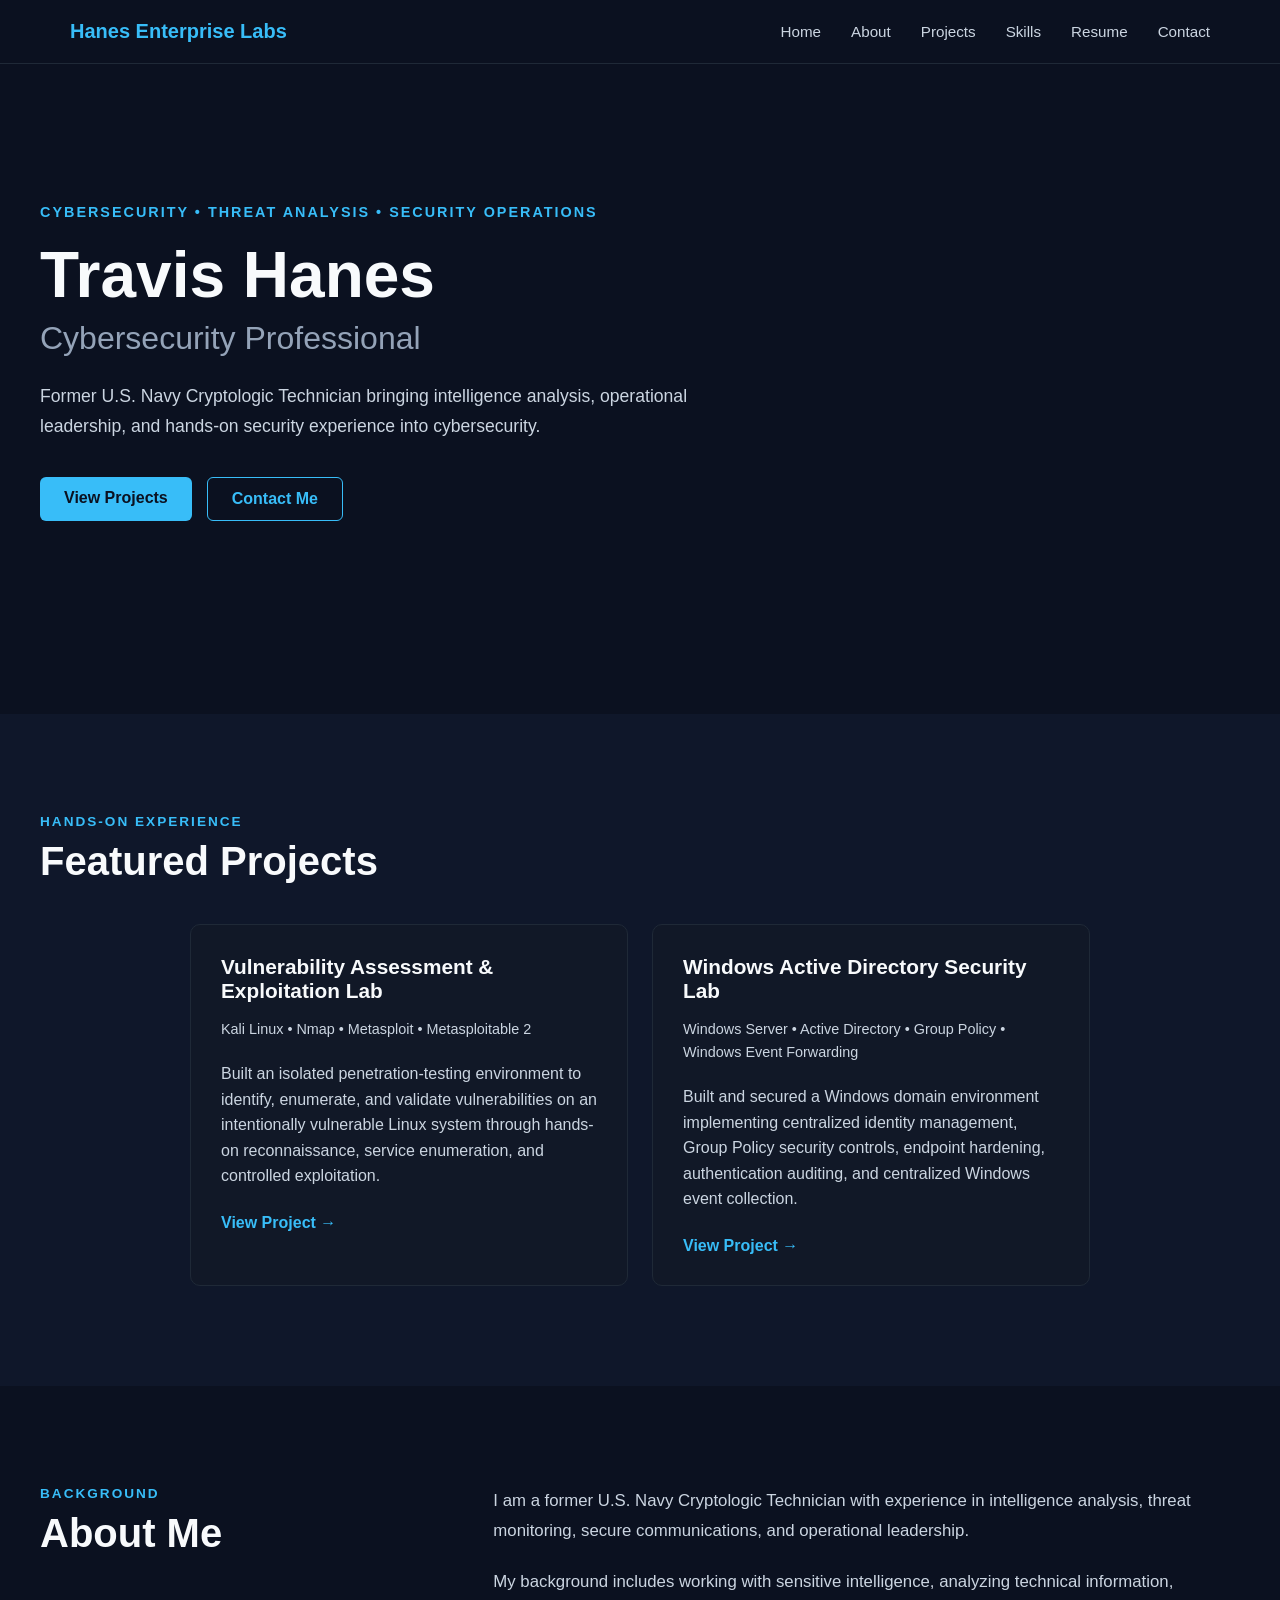
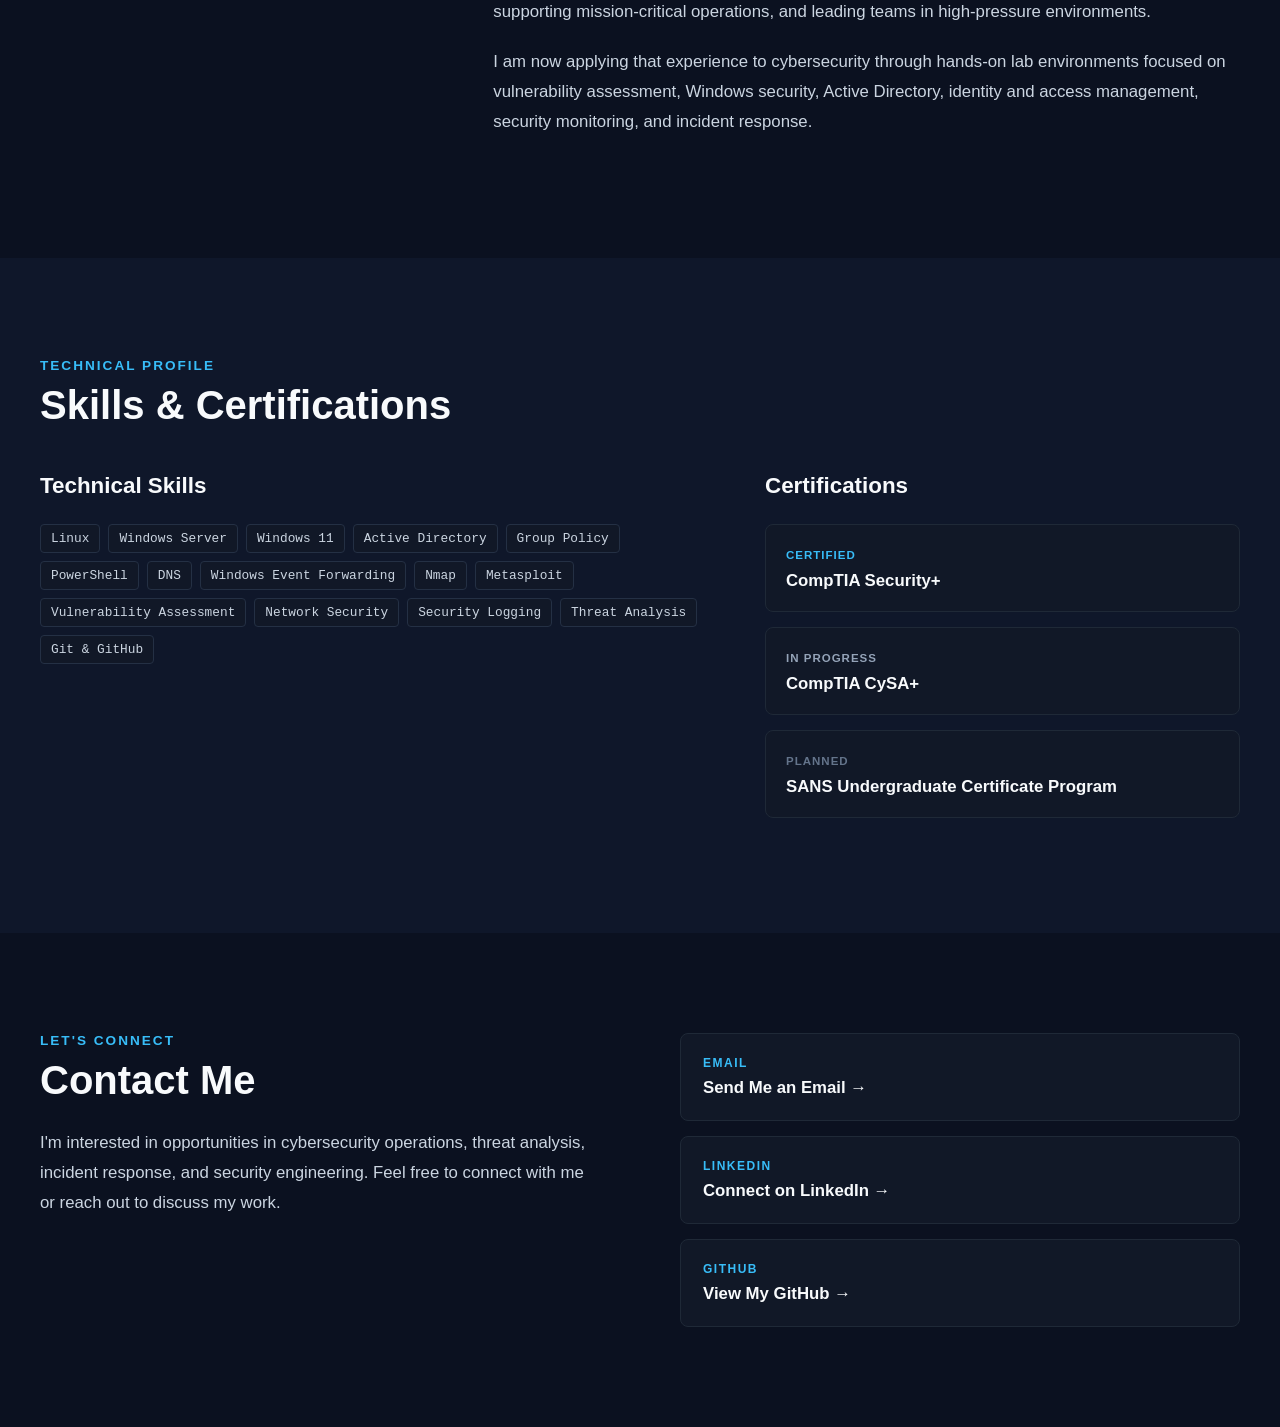
==== commit 871966be: "Finalize portfolio resume and vulnerability lab updates" ====
--- a/index.html
+++ b/index.html
@@ -12,12 +12,13 @@
         <div class="logo">Hanes Enterprise Labs</div>
 
         <ul class="nav-links">
-            <li><a href="#home">Home</a></li>
-            <li><a href="#about">About</a></li>
-            <li><a href="#projects">Projects</a></li>
-            <li><a href="#skills">Skills</a></li>
-            <li><a href="#contact">Contact</a></li>
-        </ul>
+    <li><a href="#home">Home</a></li>
+    <li><a href="#about">About</a></li>
+    <li><a href="#projects">Projects</a></li>
+    <li><a href="#skills">Skills</a></li>
+    <li><a href="resume.html">Resume</a></li>
+    <li><a href="#contact">Contact</a></li>
+</ul>
     </nav>
 </header>
 
@@ -49,6 +50,7 @@
 
         <div class="projects-grid">
 
+            <!-- Vulnerability Assessment Project -->
             <article class="project-card">
                 <h3>Vulnerability Assessment & Exploitation Lab</h3>
 
@@ -59,40 +61,34 @@
                 <p>
                     Built an isolated penetration-testing environment to identify,
                     enumerate, and validate vulnerabilities on an intentionally
-                    vulnerable Linux system.
-                </p>
-
-                <a href="Projects/vulnerability-lab.html" class="project-link">View Project →</a>
+                    vulnerable Linux system through hands-on reconnaissance,
+                    service enumeration, and controlled exploitation.
+                </p>
+
+                <a href="Projects/vulnerability-lab.html" class="project-link">
+                    View Project →
+                </a>
             </article>
 
+
+            <!-- Windows Active Directory Project -->
             <article class="project-card">
                 <h3>Windows Active Directory Security Lab</h3>
 
                 <p class="project-tools">
-                    Windows Server • Active Directory • Windows 11 • Security Logging
+                    Windows Server • Active Directory • Group Policy • Windows Event Forwarding
                 </p>
 
                 <p>
-                    Built a Windows domain environment to practice identity management,
-                    security policy configuration, authentication monitoring, and
-                    defensive security analysis.
-                </p>
-                <a href="Projects/active-directory-lab.html" class="project-link">View Project →</a>
-            </article>
-
-            <article class="project-card upcoming">
-                <h3>Security Operations Lab</h3>
-
-                <p class="project-tools">
-                    SIEM • Log Analysis • Detection Engineering
-                </p>
-
-                <p>
-                    Future project focused on centralized logging, alert investigation,
-                    threat detection, and incident-response workflows.
-                </p>
-
-                <span class="coming-soon">Coming Soon</span>
+                    Built and secured a Windows domain environment implementing
+                    centralized identity management, Group Policy security controls,
+                    endpoint hardening, authentication auditing, and centralized
+                    Windows event collection.
+                </p>
+
+                <a href="Projects/active-directory-lab.html" class="project-link">
+                    View Project →
+                </a>
             </article>
 
         </div>
@@ -120,9 +116,11 @@
             </p>
 
             <p>
-                I am now applying that experience to cybersecurity through hands-on
-                homelabs focused on vulnerability assessment, Windows security,
-                Active Directory, security monitoring, and incident response.
+                <p>
+    I am now applying that experience to cybersecurity through hands-on lab environments focused on
+    vulnerability assessment, Windows security, Active Directory, identity and access management,
+    security monitoring, and incident response.
+</p>
             </p>
         </div>
 
@@ -141,17 +139,20 @@
 
                 <div class="skill-tags">
                     <span>Linux</span>
-                    <span>Windows Server</span>
-                    <span>Active Directory</span>
-                    <span>Nmap</span>
-                    <span>Metasploit</span>
-                    <span>Vulnerability Assessment</span>
-                    <span>Network Security</span>
-                    <span>Security Logging</span>
-                    <span>Incident Response</span>
-                    <span>Threat Analysis</span>
-                    <span>SIEM</span>
-                    <span>Git & GitHub</span>
+<span>Windows Server</span>
+<span>Windows 11</span>
+<span>Active Directory</span>
+<span>Group Policy</span>
+<span>PowerShell</span>
+<span>DNS</span>
+<span>Windows Event Forwarding</span>
+<span>Nmap</span>
+<span>Metasploit</span>
+<span>Vulnerability Assessment</span>
+<span>Network Security</span>
+<span>Security Logging</span>
+<span>Threat Analysis</span>
+<span>Git & GitHub</span>
                 </div>
             </div>
 
--- a/css/style.css
+++ b/css/style.css
@@ -144,8 +144,10 @@
 
 .projects-grid {
     display: grid;
-    grid-template-columns: repeat(3, 1fr);
-    gap: 25px;
+    grid-template-columns: repeat(2, minmax(0, 1fr));
+    gap: 24px;
+    max-width: 900px;
+    margin: 0 auto;
 }
 
 .project-card {
@@ -986,4 +988,230 @@
     .project-footer-actions .btn {
         text-align: center;
     }
-}+}
+.resume-section {
+    padding: 80px 0;
+    background-color: #0b1220;
+}
+
+.resume-section .section-container {
+    width: 100%;
+    max-width: 1200px;
+    margin: 0 auto;
+    padding: 0 28px;
+    box-sizing: border-box;
+}
+
+.resume-heading {
+    display: flex;
+    justify-content: space-between;
+    align-items: center;
+    gap: 30px;
+}
+
+.resume-heading h2 {
+    margin-top: 8px;
+    font-size: 2rem;
+}
+
+.resume-download {
+    display: inline-block;
+    padding: 12px 18px;
+    border: 1px solid #38bdf8;
+    border-radius: 6px;
+    color: #38bdf8;
+    text-decoration: none;
+    font-weight: 600;
+    transition: 0.2s ease;
+}
+
+.resume-download:hover {
+    background-color: #38bdf8;
+    color: #08111f;
+}
+
+.resume-content-grid {
+    display: grid;
+    grid-template-columns: minmax(0, 2fr) minmax(280px, 1fr);
+    gap: 50px;
+    margin-top: 50px;
+    width: 100%;
+}
+
+.resume-main,
+.resume-sidebar {
+    min-width: 0;
+}
+
+.resume-block {
+    margin-bottom: 40px;
+}
+
+.resume-block h3 {
+    margin: 8px 0 16px;
+    font-size: 1.35rem;
+}
+
+.resume-block p {
+    line-height: 1.7;
+}
+
+.resume-item {
+    display: flex;
+    flex-direction: column;
+    gap: 4px;
+    padding: 14px 0;
+    border-bottom: 1px solid #243044;
+}
+
+.resume-item span {
+    color: #94a3b8;
+    font-size: 0.9rem;
+}
+
+.logo a,
+.logo a:visited {
+    color: #38bdf8;
+    text-decoration: none;
+}
+
+@media (max-width: 800px) {
+    .resume-heading {
+        flex-direction: column;
+        align-items: flex-start;
+    }
+
+    .resume-content-grid {
+        grid-template-columns: 1fr;
+    }
+} 
+.resume-content-grid {
+    padding-left: 28px;
+    padding-right: 28px;
+    box-sizing: border-box;
+}
+.resume-projects {
+    margin-top: 70px;
+    width: 100%;
+}
+
+.resume-project-item {
+    padding: 24px 0;
+    border-bottom: 1px solid #243044;
+}
+
+.resume-project-header {
+    display: flex;
+    justify-content: space-between;
+    align-items: center;
+    gap: 20px;
+    margin-bottom: 12px;
+}
+
+.resume-project-header h4 {
+    margin: 0;
+    font-size: 1.15rem;
+}
+
+.resume-project-header a {
+    color: #38bdf8;
+    text-decoration: none;
+    font-weight: 600;
+    white-space: nowrap;
+}
+
+.resume-project-header a:hover {
+    text-decoration: underline;
+}
+
+.resume-project-item p {
+    line-height: 1.7;
+    margin: 10px 0;
+}
+
+@media (max-width: 800px) {
+    .resume-project-header {
+        flex-direction: column;
+        align-items: flex-start;
+    }
+}
+.resume-experience {
+    margin-top: 70px;
+}
+
+.resume-role-meta {
+    display: flex;
+    gap: 20px;
+    flex-wrap: wrap;
+    margin: 8px 0 20px;
+    color: #94a3b8;
+    font-size: 0.95rem;
+}
+
+.resume-bullets {
+    margin: 0;
+    padding-left: 22px;
+}
+
+.resume-bullets li {
+    margin-bottom: 12px;
+    line-height: 1.7;
+}
+/* Resume Closing CTA */
+
+.resume-cta {
+    margin-top: 80px;
+    padding-top: 50px;
+    padding-bottom: 20px;
+    border-top: 1px solid #243044;
+}
+
+.resume-cta h2 {
+    margin: 8px 0 16px;
+    font-size: 2rem;
+}
+
+.resume-cta > p:not(.section-label) {
+    max-width: 700px;
+    line-height: 1.7;
+    color: #cbd5e1;
+}
+
+.resume-cta-buttons {
+    display: flex;
+    gap: 16px;
+    margin-top: 28px;
+    flex-wrap: wrap;
+}
+
+.cta-primary,
+.cta-secondary {
+    display: inline-block;
+    padding: 12px 18px;
+    border: 1px solid #38bdf8;
+    border-radius: 6px;
+    text-decoration: none;
+    font-weight: 600;
+    transition: 0.2s ease;
+}
+
+.cta-primary {
+    background-color: #38bdf8;
+    color: #08111f;
+}
+
+.cta-secondary {
+    color: #38bdf8;
+    background-color: transparent;
+}
+
+.cta-primary:hover {
+    transform: translateY(-2px);
+}
+
+.cta-secondary:hover {
+    background-color: #38bdf8;
+    color: #08111f;
+    transform: translateY(-2px);
+}
+Resume content alignment */
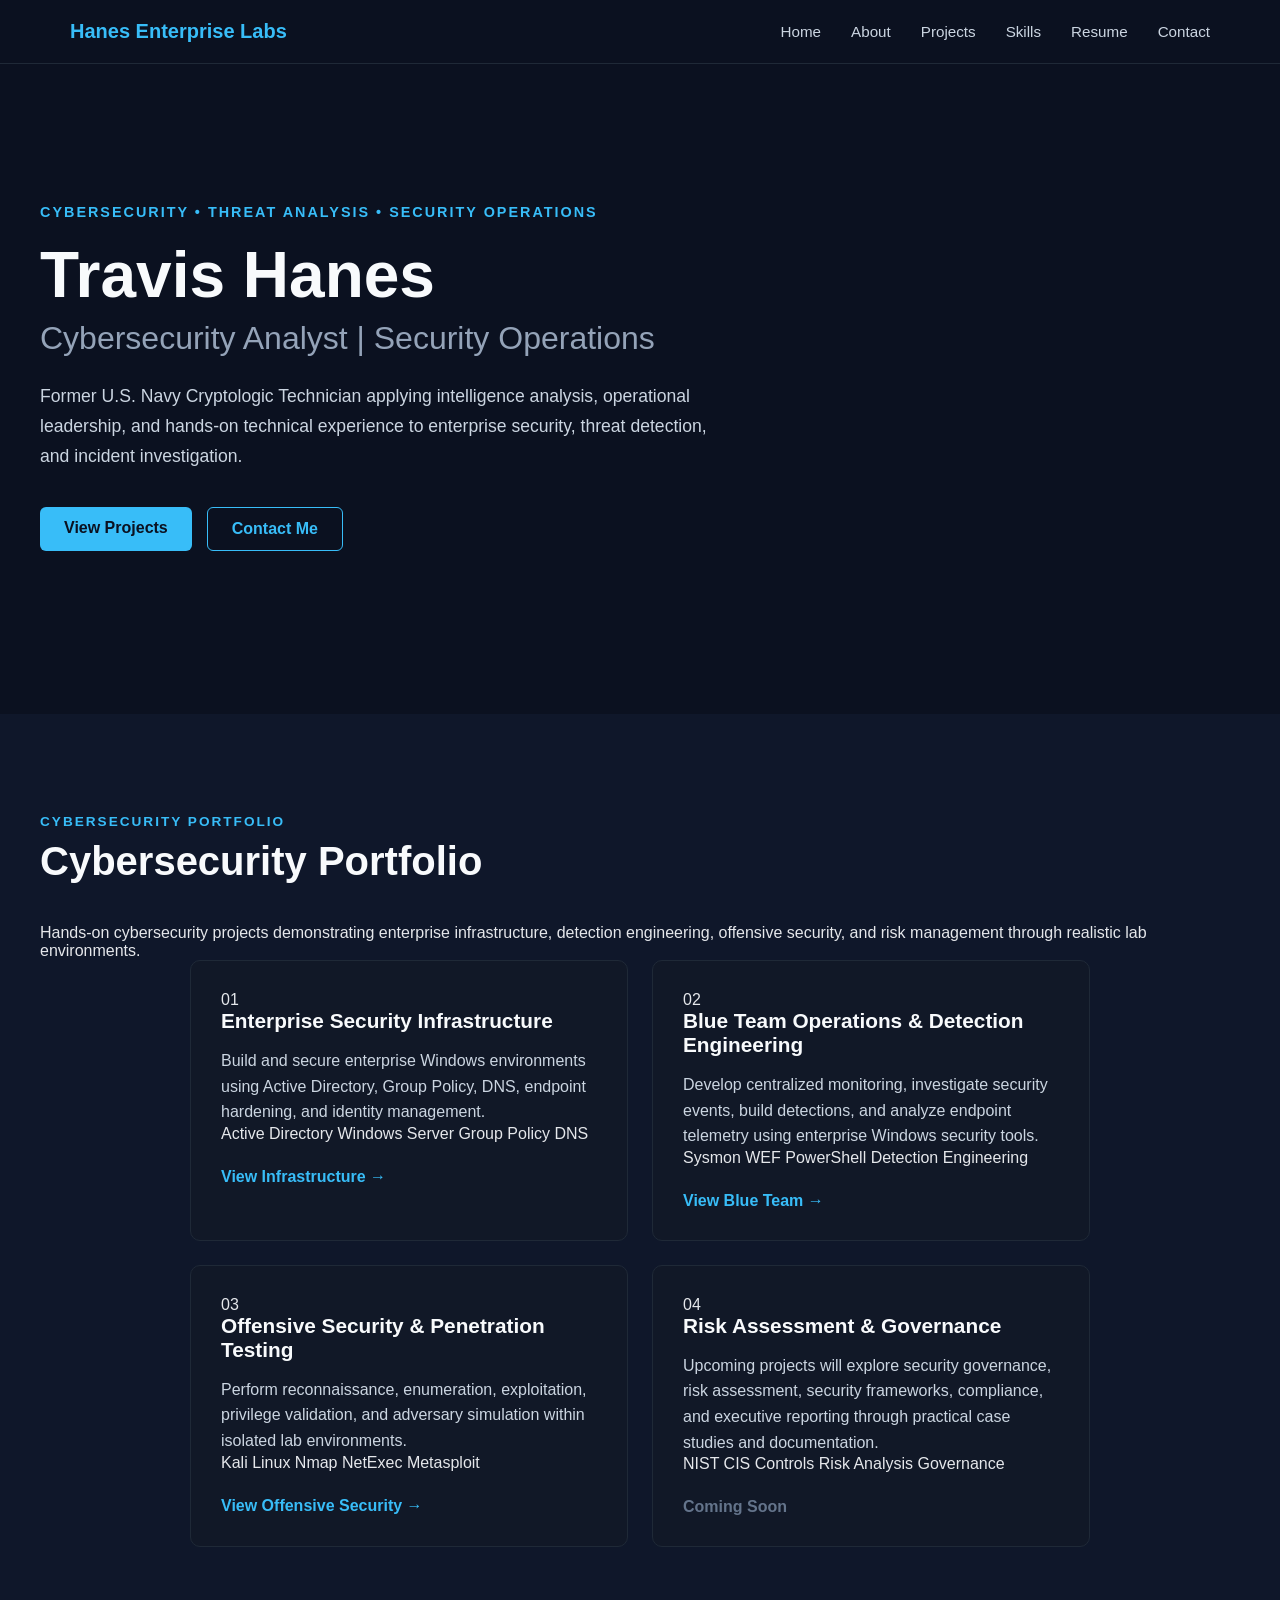
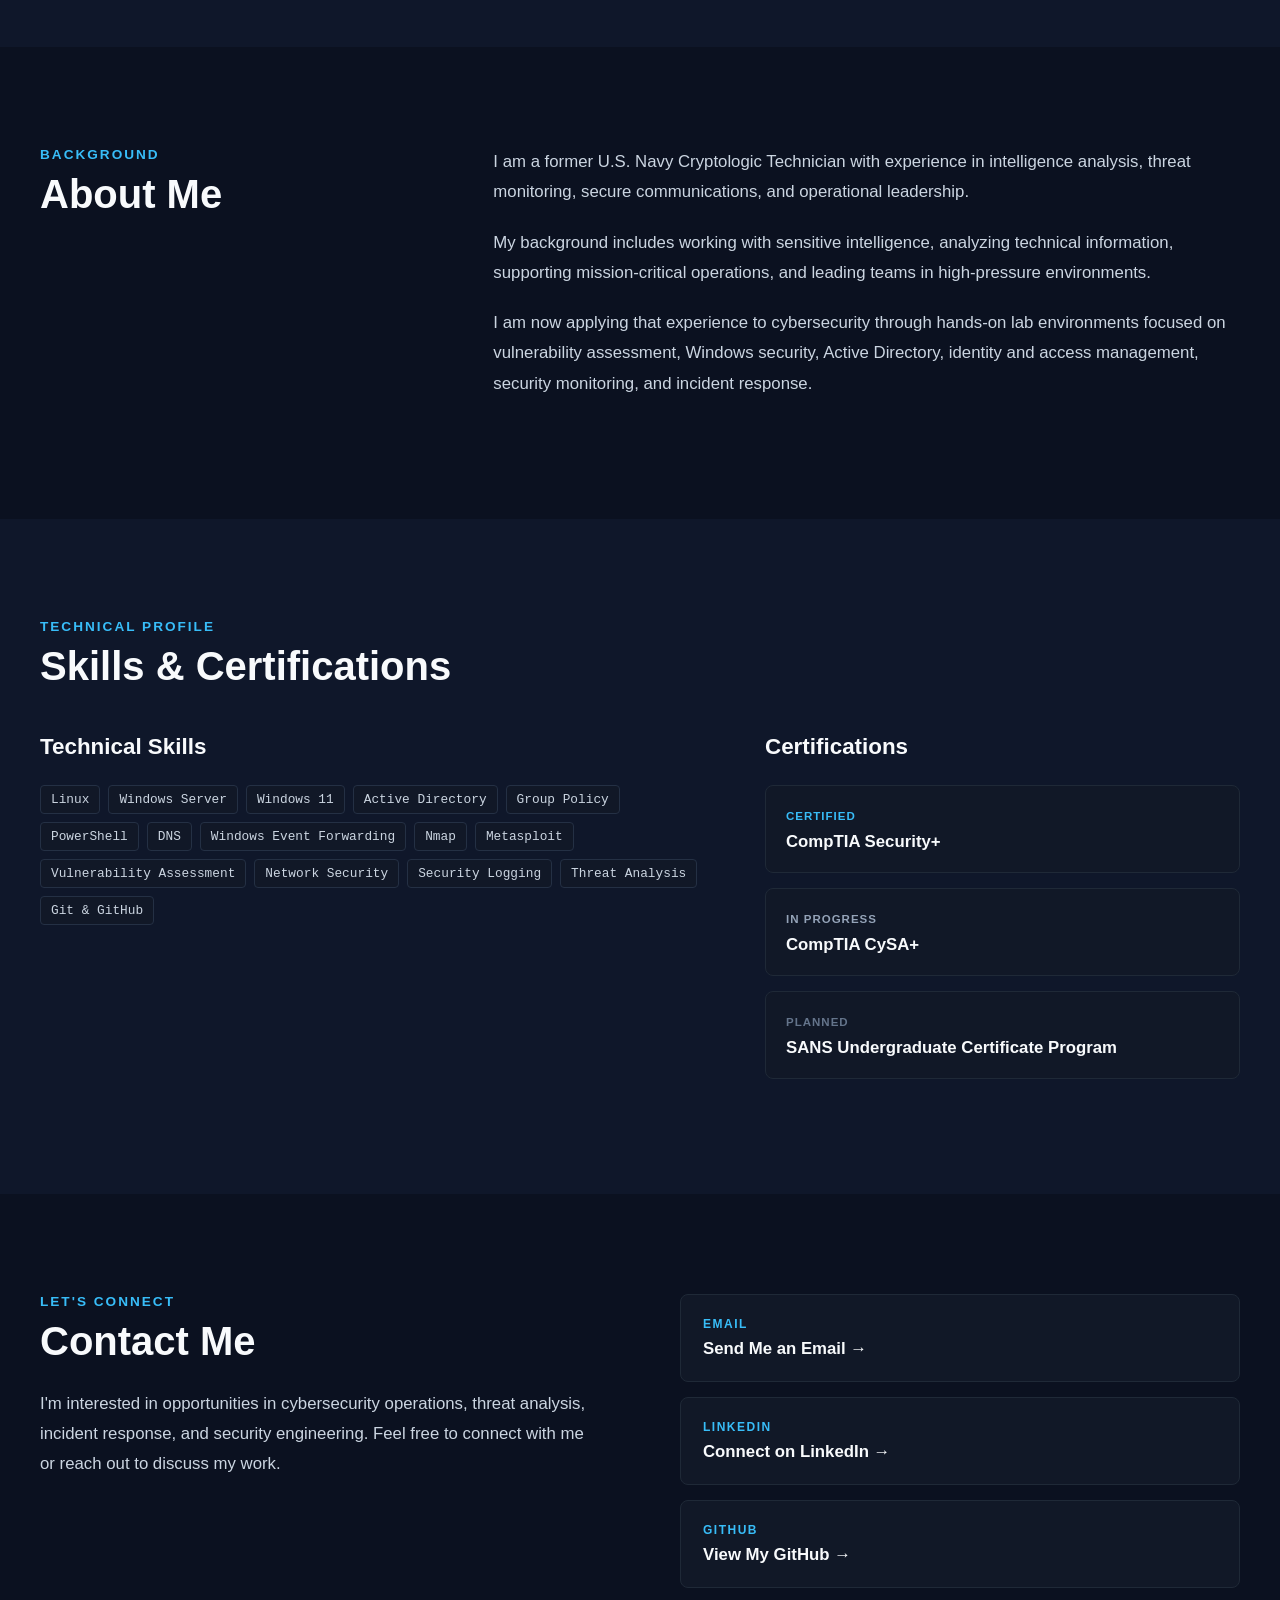
==== commit eae5fb0b: "Reorganize portfolio into enterprise blue team and offensive security projects" ====
--- a/index.html
+++ b/index.html
@@ -25,16 +25,19 @@
 <main id="home">
     <section class="hero">
         <div class="hero-content">
-            <p class="hero-tag">CYBERSECURITY • THREAT ANALYSIS • SECURITY OPERATIONS</p>
-
-            <h1>Travis Hanes</h1>
-
-            <h2>Cybersecurity Professional</h2>
-
-            <p class="hero-description">
-                Former U.S. Navy Cryptologic Technician bringing intelligence analysis,
-                operational leadership, and hands-on security experience into cybersecurity.
-            </p>
+            <p class="hero-tag">
+    CYBERSECURITY • THREAT ANALYSIS • SECURITY OPERATIONS
+</p>
+
+<h1>Travis Hanes</h1>
+
+<h2>Cybersecurity Analyst | Security Operations</h2>
+
+<p class="hero-description">
+    Former U.S. Navy Cryptologic Technician applying intelligence analysis,
+    operational leadership, and hands-on technical experience to enterprise
+    security, threat detection, and incident investigation.
+</p>
 
             <div class="hero-buttons">
                 <a href="#projects" class="btn primary-btn">View Projects</a>
@@ -45,51 +48,115 @@
     <section id="projects" class="projects-section">
     <div class="section-container">
 
-        <p class="section-label">HANDS-ON EXPERIENCE</p>
-        <h2>Featured Projects</h2>
+       <p class="section-label">CYBERSECURITY PORTFOLIO</p>
+
+<h2>Cybersecurity Portfolio</h2>
+
+<p class="section-description">
+    Hands-on cybersecurity projects demonstrating enterprise infrastructure, detection engineering, offensive security, and risk management through realistic lab environments.
+</p> 
 
         <div class="projects-grid">
 
-            <!-- Vulnerability Assessment Project -->
-            <article class="project-card">
-                <h3>Vulnerability Assessment & Exploitation Lab</h3>
-
-                <p class="project-tools">
-                    Kali Linux • Nmap • Metasploit • Metasploitable 2
-                </p>
-
-                <p>
-                    Built an isolated penetration-testing environment to identify,
-                    enumerate, and validate vulnerabilities on an intentionally
-                    vulnerable Linux system through hands-on reconnaissance,
-                    service enumeration, and controlled exploitation.
-                </p>
-
-                <a href="Projects/vulnerability-lab.html" class="project-link">
-                    View Project →
-                </a>
-            </article>
+
+    <div class="project-card">
+
+    <div class="project-number">01</div>
+
+    <h3>Enterprise Security Infrastructure</h3>
+
+    <p>
+        Build and secure enterprise Windows environments using Active Directory,
+        Group Policy, DNS, endpoint hardening, and identity management.
+    </p>
+
+    <div class="project-tags">
+        <span>Active Directory</span>
+        <span>Windows Server</span>
+        <span>Group Policy</span>
+        <span>DNS</span>
+    </div>
+
+    <a href="Projects/enterprise-security-infrastructure.html"
+   class="project-link">
+    View Infrastructure →
+</a>
+
+</div>
+
+</article>
 
 
             <!-- Windows Active Directory Project -->
             <article class="project-card">
-                <h3>Windows Active Directory Security Lab</h3>
-
-                <p class="project-tools">
-                    Windows Server • Active Directory • Group Policy • Windows Event Forwarding
-                </p>
-
-                <p>
-                    Built and secured a Windows domain environment implementing
-                    centralized identity management, Group Policy security controls,
-                    endpoint hardening, authentication auditing, and centralized
-                    Windows event collection.
-                </p>
-
-                <a href="Projects/active-directory-lab.html" class="project-link">
-                    View Project →
-                </a>
-            </article>
+                <div class="project-number">02</div>
+
+<h3>Blue Team Operations & Detection Engineering</h3>
+
+<p>
+    Develop centralized monitoring, investigate security events,
+    build detections, and analyze endpoint telemetry using
+    enterprise Windows security tools.
+</p>
+
+<div class="project-tags">
+    <span>Sysmon</span>
+    <span>WEF</span>
+    <span>PowerShell</span>
+    <span>Detection Engineering</span>
+</div>
+
+<a href="Projects/blue-team-operations.html" 
+class="project-link">
+    View Blue Team →
+</a>
+
+</article>
+<article class="project-card">
+    <div class="project-number">03</div>
+
+<h3>Offensive Security & Penetration Testing</h3>
+
+<p>
+    Perform reconnaissance, enumeration, exploitation, privilege
+    validation, and adversary simulation within isolated lab
+    environments.
+</p>
+
+<div class="project-tags">
+    <span>Kali Linux</span>
+    <span>Nmap</span>
+    <span>NetExec</span>
+    <span>Metasploit</span>
+</div>
+
+<a href="Projects/offensive-security.html"
+   class="project-link">
+    View Offensive Security →
+</a>
+
+</article>
+<article class="project-card upcoming">
+   <div class="project-number">04</div>
+
+<h3>Risk Assessment & Governance</h3>
+
+<p>
+    Upcoming projects will explore security governance, risk
+    assessment, security frameworks, compliance, and executive
+    reporting through practical case studies and documentation.
+</p>
+
+<div class="project-tags">
+    <span>NIST</span>
+    <span>CIS Controls</span>
+    <span>Risk Analysis</span>
+    <span>Governance</span>
+</div>
+
+<span class="coming-soon">Coming Soon</span>
+
+</article>
 
         </div>
     </div>
